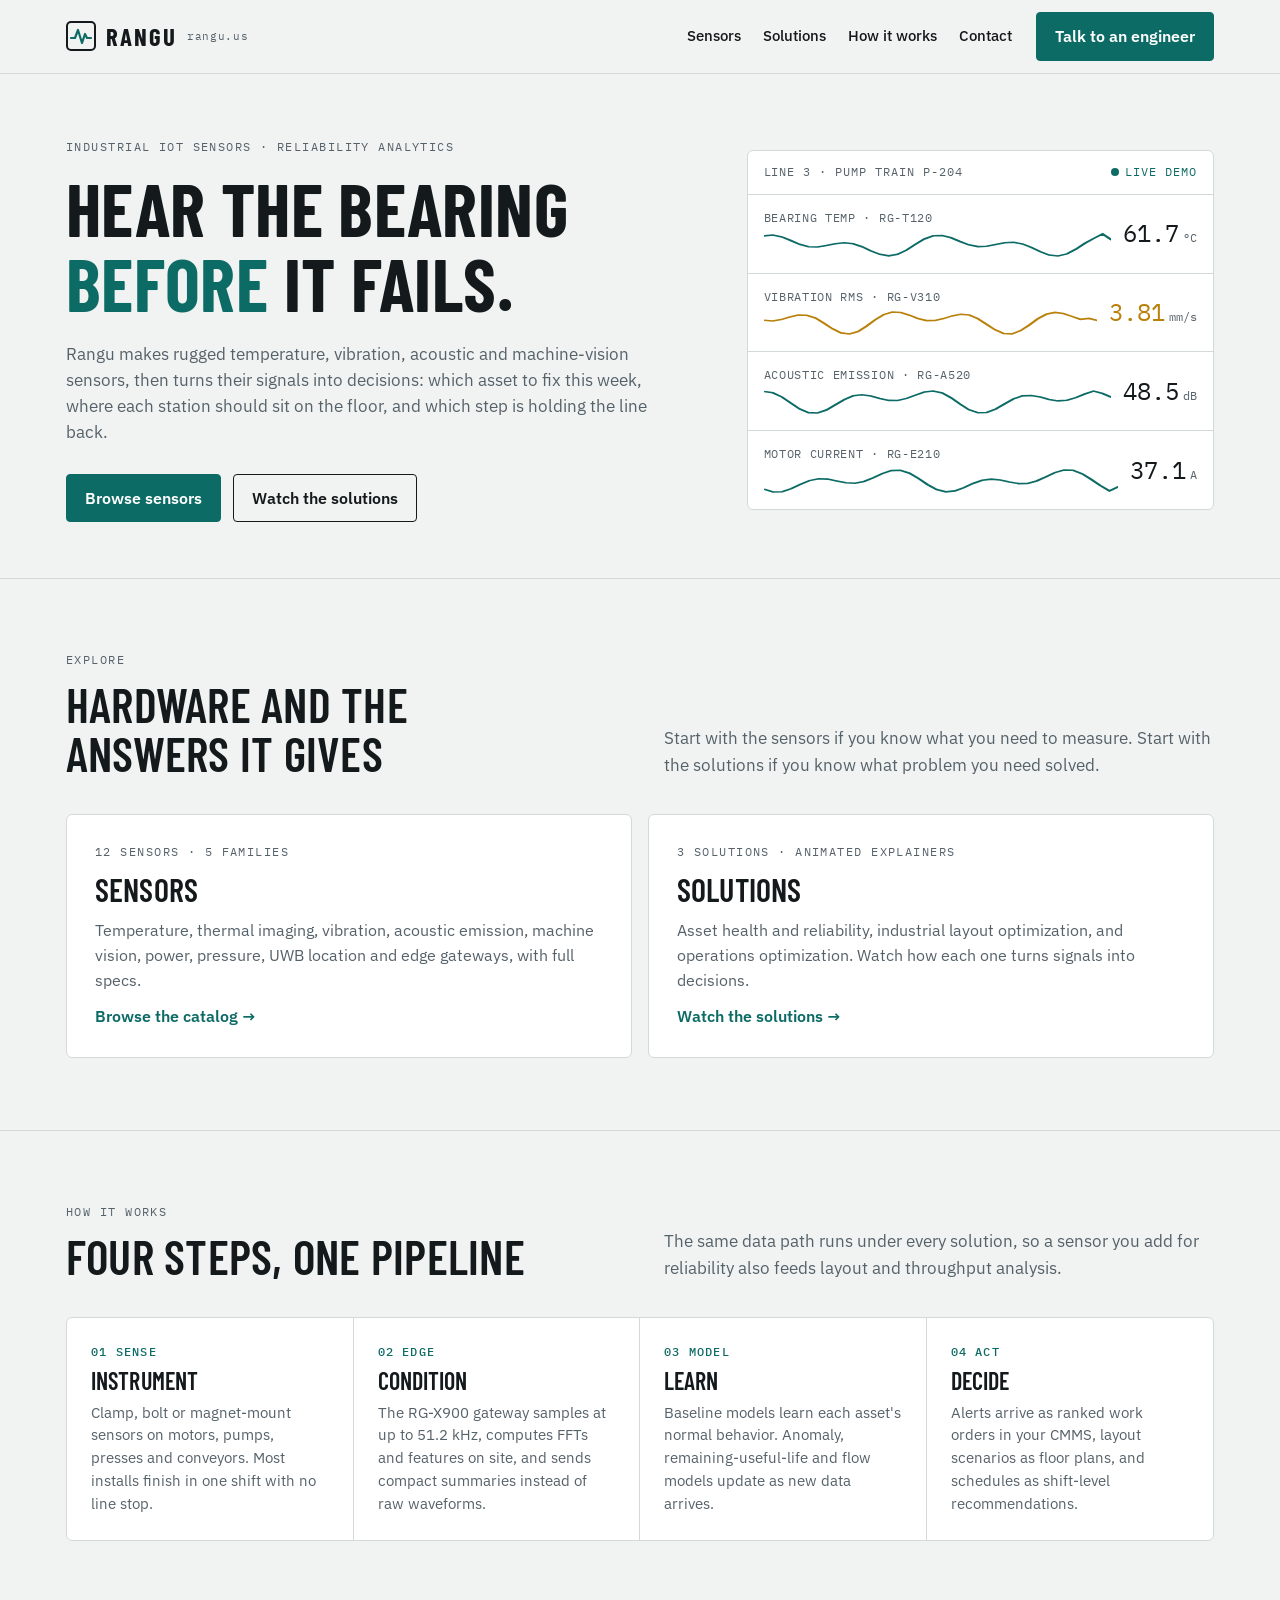
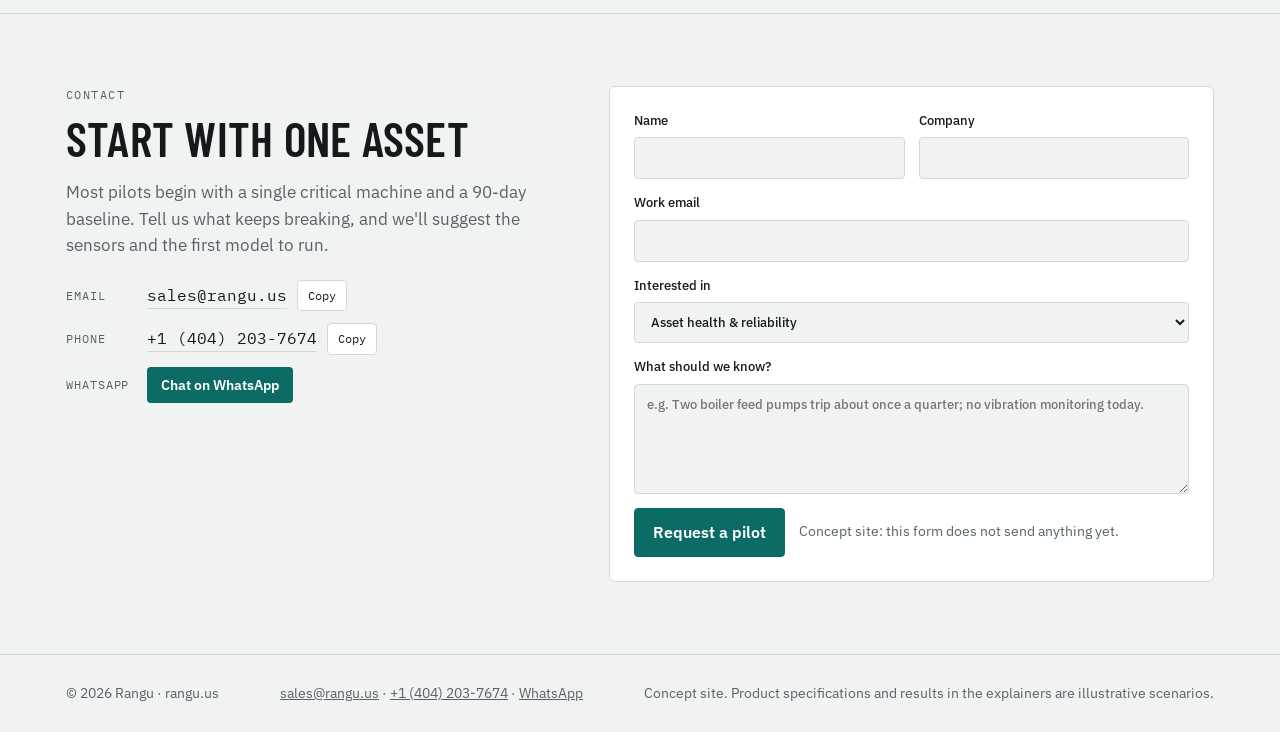
==== index.html @ d537a381 "Add files via upload" ====
<!doctype html>
<html lang="en">
<head>
<meta charset="utf-8">
<meta name="viewport" content="width=device-width, initial-scale=1, viewport-fit=cover">
<title>Rangu Industrial Sensing</title>
<meta name="description" content="Rangu makes industrial IoT sensors and turns their data into asset health, layout and operations decisions.">
<link rel="icon" href="data:image/svg+xml,%3Csvg xmlns=%27http://www.w3.org/2000/svg%27 viewBox=%270 0 30 30%27%3E%3Crect x=%271%27 y=%271%27 width=%2728%27 height=%2728%27 rx=%274%27 fill=%27%23F1F3F2%27 stroke=%27%2314191C%27 stroke-width=%272%27/%3E%3Cpath d=%27M5 17h4l3-8 4 13 3-9 2 4h4%27 fill=%27none%27 stroke=%27%230D6B66%27 stroke-width=%272.4%27 stroke-linejoin=%27round%27 stroke-linecap=%27round%27/%3E%3C/svg%3E">
<link rel="preconnect" href="https://fonts.googleapis.com">
<link rel="stylesheet" href="https://fonts.googleapis.com/css2?family=Barlow+Condensed:wght@500;600;700&family=IBM+Plex+Mono:wght@400;500&family=IBM+Plex+Sans:wght@400;500;600&display=swap">
<link rel="stylesheet" href="style.css">
</head>
<body>
<header class="bar">
  <div class="wrap">
    <a class="logo" href="index.html" aria-label="Rangu home">
      <svg width="30" height="30" viewBox="0 0 30 30" aria-hidden="true"><rect x="1" y="1" width="28" height="28" rx="4" fill="none" stroke="var(--ink)" stroke-width="2"/><path d="M5 17h4l3-8 4 13 3-9 2 4h4" fill="none" stroke="var(--accent)" stroke-width="2.2" stroke-linejoin="round" stroke-linecap="round"/></svg>
      RANGU <small>rangu.us</small>
    </a>
    <nav class="links" aria-label="Main"><a href="sensors.html">Sensors</a><a href="solutions.html">Solutions</a><a href="index.html#how">How it works</a><a href="index.html#contact">Contact</a></nav>
    <a class="btn primary cta" href="index.html#contact">Talk to an engineer</a>
  </div>
</header>
<main id="top">
<section class="hero">
  <div class="wrap">
    <div>
      <p class="eyebrow">Industrial IoT sensors &middot; reliability analytics</p>
      <h1 style="margin-top:14px">Hear the bearing <span>before</span> it fails.</h1>
      <p class="lede">Rangu makes rugged temperature, vibration, acoustic and machine-vision sensors, then turns their signals into decisions: which asset to fix this week, where each station should sit on the floor, and which step is holding the line back.</p>
      <div class="ctas">
        <a class="btn primary" href="sensors.html">Browse sensors</a>
        <a class="btn" href="solutions.html">Watch the solutions</a>
      </div>
    </div>
    <div class="readout" aria-label="Example live readout from a pump train">
      <header><span>Line 3 &middot; Pump train P-204</span><span class="live"><i></i>Live demo</span></header>
      <div class="ch" data-ch="0"><span class="k">Bearing temp &middot; RG-T120</span><span class="v">61.4<small>&deg;C</small></span><svg viewBox="0 0 200 28" preserveAspectRatio="none"><polyline fill="none" stroke="var(--accent)" stroke-width="1.6"/></svg></div>
      <div class="ch warn" data-ch="1"><span class="k">Vibration RMS &middot; RG-V310</span><span class="v">3.82<small>mm/s</small></span><svg viewBox="0 0 200 28" preserveAspectRatio="none"><polyline fill="none" stroke="var(--warn)" stroke-width="1.6"/></svg></div>
      <div class="ch" data-ch="2"><span class="k">Acoustic emission &middot; RG-A520</span><span class="v">48.2<small>dB</small></span><svg viewBox="0 0 200 28" preserveAspectRatio="none"><polyline fill="none" stroke="var(--accent)" stroke-width="1.6"/></svg></div>
      <div class="ch" data-ch="3"><span class="k">Motor current &middot; RG-E210</span><span class="v">37.6<small>A</small></span><svg viewBox="0 0 200 28" preserveAspectRatio="none"><polyline fill="none" stroke="var(--accent)" stroke-width="1.6"/></svg></div>
    </div>
  </div>
</section>
<section class="band" id="explore">
  <div class="wrap">
    <div class="sec-head"><div><p class="eyebrow">Explore</p><h2 style="margin-top:10px">Hardware and the answers it gives</h2></div>
    <p class="lede">Start with the sensors if you know what you need to measure. Start with the solutions if you know what problem you need solved.</p></div>
    <div class="doors">
      <a class="door" href="sensors.html"><span class="eyebrow">12 sensors &middot; 5 families</span><h3>Sensors</h3><p>Temperature, thermal imaging, vibration, acoustic emission, machine vision, power, pressure, UWB location and edge gateways, with full specs.</p><span class="go">Browse the catalog &rarr;</span></a>
      <a class="door" href="solutions.html"><span class="eyebrow">3 solutions &middot; animated explainers</span><h3>Solutions</h3><p>Asset health and reliability, industrial layout optimization, and operations optimization. Watch how each one turns signals into decisions.</p><span class="go">Watch the solutions &rarr;</span></a>
    </div>
  </div>
</section>
<section class="band" id="how">
  <div class="wrap">
    <div class="sec-head">
      <div><p class="eyebrow">How it works</p><h2 style="margin-top:10px">Four steps, one pipeline</h2></div>
      <p class="lede">The same data path runs under every solution, so a sensor you add for reliability also feeds layout and throughput analysis.</p>
    </div>
    <div class="flow">
      <div><b>01 SENSE</b><h3>Instrument</h3><p>Clamp, bolt or magnet-mount sensors on motors, pumps, presses and conveyors. Most installs finish in one shift with no line stop.</p></div>
      <div><b>02 EDGE</b><h3>Condition</h3><p>The RG-X900 gateway samples at up to 51.2 kHz, computes FFTs and features on site, and sends compact summaries instead of raw waveforms.</p></div>
      <div><b>03 MODEL</b><h3>Learn</h3><p>Baseline models learn each asset's normal behavior. Anomaly, remaining-useful-life and flow models update as new data arrives.</p></div>
      <div><b>04 ACT</b><h3>Decide</h3><p>Alerts arrive as ranked work orders in your CMMS, layout scenarios as floor plans, and schedules as shift-level recommendations.</p></div>
    </div>
  </div>
</section>
<section class="band" id="contact">
  <div class="wrap contact">
    <div>
      <p class="eyebrow">Contact</p>
      <h2 style="margin-top:10px">Start with one asset</h2>
      <p class="lede" style="margin-top:16px">Most pilots begin with a single critical machine and a 90-day baseline. Tell us what keeps breaking, and we'll suggest the sensors and the first model to run.</p>
      <dl class="reach">
        <dt>Email</dt><dd><a class="val" href="mailto:sales@rangu.us">sales@rangu.us</a><button type="button" class="copy" data-copy="sales@rangu.us">Copy</button></dd>
        <dt>Phone</dt><dd><a class="val" href="tel:+14042037674">+1 (404) 203-7674</a><button type="button" class="copy" data-copy="+1 404 203 7674">Copy</button></dd>
        <dt>WhatsApp</dt><dd><a class="wa" href="https://wa.me/14042037674" target="_blank" rel="noopener">Chat on WhatsApp</a></dd>
      </dl>
    </div>
    <form id="f" novalidate>
      <label>Name<input id="f-name" required autocomplete="name"></label>
      <label>Company<input id="f-co" autocomplete="organization"></label>
      <label class="full">Work email<input id="f-mail" type="email" required autocomplete="email"></label>
      <label class="full">Interested in
        <select id="f-int">
          <option>Asset health &amp; reliability</option>
          <option>Layout optimization</option>
          <option>Operations optimization</option>
          <option>Sensors only</option>
        </select>
      </label>
      <label class="full">What should we know?<textarea id="f-msg" placeholder="e.g. Two boiler feed pumps trip about once a quarter; no vibration monitoring today."></textarea></label>
      <div class="full" style="display:flex;align-items:center;gap:14px;flex-wrap:wrap"><button class="btn primary" type="submit">Request a pilot</button><span class="note">Concept site: this form does not send anything yet.</span></div>
      <div class="ok" id="f-ok" hidden></div>
    </form>
  </div>
</section>
</main>
<footer>
  <div class="wrap">
    <span>&copy; 2026 Rangu &middot; rangu.us</span>
    <span class="foot-reach"><a href="mailto:sales@rangu.us">sales@rangu.us</a> &middot; <a href="tel:+14042037674">+1 (404) 203-7674</a> &middot; <a href="https://wa.me/14042037674" target="_blank" rel="noopener">WhatsApp</a></span>
    <span>Concept site. Product specifications and results in the explainers are illustrative scenarios.</span>
  </div>
</footer>
<script src="app.js"></script>
</body>
</html>
---- style.css ----
/* base reset for standalone pages */
:root{padding-top:env(safe-area-inset-top,0px);padding-bottom:env(safe-area-inset-bottom,0px)}
body{margin:0}img{max-width:100%}[hidden]{display:none!important}
.doors{display:grid;grid-template-columns:repeat(2,minmax(0,1fr));gap:16px}
.door{display:flex;flex-direction:column;gap:12px;padding:28px;background:var(--surface);border:1px solid var(--line);border-radius:6px;text-decoration:none;color:var(--ink);min-width:0}
.door:hover{border-color:var(--accent)}
.door h3{font-size:2rem;text-transform:uppercase}
.door p{color:var(--muted)}
.door .go{margin-top:auto;font-weight:600;color:var(--accent)}
nav.links a[aria-current="page"]{border-color:var(--accent);color:var(--accent)}
.pagehead{padding-block:56px 8px}
@media (max-width:700px){.doors{grid-template-columns:minmax(0,1fr)}}

/* Layout: instrument-panel catalog — a sticky signal bar, datasheet cards, and full-width "test bench" bands holding each explainer */
:root{
  --bg:#F1F3F2; --surface:#FFFFFF; --canvas:#F8FAF9; --ink:#14191C; --muted:#56626A; --line:#D3D9DA; --grid:#E4E8E8;
  --accent:#0D6B66; --accent-soft:#DCEFEC; --accent-ink:#FFFFFF; --warn:#B9810A; --alarm:#BE3D27;
  --f-display:'Barlow Condensed','Arial Narrow',Arial,sans-serif;
  --f-body:'IBM Plex Sans',system-ui,-apple-system,'Segoe UI',sans-serif;
  --f-mono:'IBM Plex Mono',ui-monospace,'SFMono-Regular',Menlo,monospace;
}
@media (prefers-color-scheme:dark){:root:not([data-theme="light"]){
  --bg:#0E1315; --surface:#162024; --canvas:#111A1D; --ink:#E5EAEA; --muted:#93A1A7; --line:#2A373C; --grid:#1C272B;
  --accent:#43B9AF; --accent-soft:#163533; --accent-ink:#06120F; --warn:#E2AC3A; --alarm:#E86A52; color-scheme:dark}}
:root[data-theme="dark"]{
  --bg:#0E1315; --surface:#162024; --canvas:#111A1D; --ink:#E5EAEA; --muted:#93A1A7; --line:#2A373C; --grid:#1C272B;
  --accent:#43B9AF; --accent-soft:#163533; --accent-ink:#06120F; --warn:#E2AC3A; --alarm:#E86A52; color-scheme:dark}

*{box-sizing:border-box}
html{scroll-behavior:smooth;scroll-padding-top:72px}
@media (prefers-reduced-motion:reduce){html{scroll-behavior:auto}}
body{background:var(--bg);color:var(--ink);font-family:var(--f-body);font-size:16px;line-height:1.55}
.wrap{max-width:1180px;margin:0 auto;padding-left:max(16px,env(safe-area-inset-left,0px));padding-right:max(16px,env(safe-area-inset-right,0px))}
h1,h2,h3{font-family:var(--f-display);font-weight:600;line-height:1.02;letter-spacing:.005em;text-wrap:balance;margin:0}
h1{font-size:clamp(2.6rem,6vw,4.6rem);font-weight:700;text-transform:uppercase}
h2{font-size:clamp(2rem,4vw,3rem);text-transform:uppercase}
h3{font-size:1.6rem}
p{margin:0}
a{color:var(--accent)}
.eyebrow{font-family:var(--f-mono);font-size:.75rem;letter-spacing:.12em;text-transform:uppercase;color:var(--muted)}
.lede{color:var(--muted);max-width:62ch;font-size:1.06rem}
button,input,select,textarea{font:inherit;color:inherit}
:focus-visible{outline:2px solid var(--accent);outline-offset:2px}

/* header */
header.bar{position:sticky;top:env(safe-area-inset-top,0px);z-index:20;background:color-mix(in srgb,var(--bg) 88%,transparent);backdrop-filter:blur(8px);border-bottom:1px solid var(--line)}
.bar .wrap{display:flex;align-items:center;gap:24px;padding-block:12px}
.logo{display:flex;align-items:center;gap:10px;text-decoration:none;color:var(--ink);font-family:var(--f-display);font-weight:700;font-size:1.55rem;letter-spacing:.08em}
.logo svg{flex:none}
.logo small{font-family:var(--f-mono);font-weight:400;font-size:.7rem;letter-spacing:.06em;color:var(--muted)}
nav.links{display:flex;gap:22px;margin-left:auto;overflow-x:auto;scrollbar-width:none;min-width:0}
nav.links a{color:var(--ink);text-decoration:none;font-weight:500;font-size:.95rem;white-space:nowrap;padding-block:4px;border-bottom:2px solid transparent}
nav.links a:hover{border-color:var(--accent)}
.btn{display:inline-flex;align-items:center;gap:8px;padding:11px 18px;border-radius:4px;border:1px solid var(--ink);background:transparent;color:var(--ink);text-decoration:none;font-weight:600;cursor:pointer}
.btn.primary{background:var(--accent);border-color:var(--accent);color:var(--accent-ink)}
.btn:hover{filter:brightness(1.08)}

/* hero */
.hero .wrap{display:grid;grid-template-columns:minmax(0,1.15fr) minmax(0,.85fr);gap:48px;align-items:center;padding-block:64px 56px}
.hero h1 span{color:var(--accent)}
.hero .lede{margin-top:20px}
.hero .ctas{display:flex;flex-wrap:wrap;gap:12px;margin-top:28px}
.readout{background:var(--surface);border:1px solid var(--line);border-radius:6px;font-family:var(--f-mono);min-width:0}
.readout header{display:flex;justify-content:space-between;align-items:center;padding:12px 16px;border-bottom:1px solid var(--line);font-size:.75rem;letter-spacing:.08em;text-transform:uppercase;color:var(--muted)}
.live{display:inline-flex;align-items:center;gap:6px;color:var(--accent)}
.live i{width:8px;height:8px;border-radius:50%;background:var(--accent);animation:blink 1.6s infinite}
@keyframes blink{50%{opacity:.25}}
@media (prefers-reduced-motion:reduce){.live i{animation:none}}
.ch{display:grid;grid-template-columns:minmax(0,1fr) auto;gap:4px 12px;padding:14px 16px;border-bottom:1px solid var(--line)}
.ch:last-child{border-bottom:0}
.ch .k{font-size:.72rem;letter-spacing:.06em;text-transform:uppercase;color:var(--muted)}
.ch .v{font-size:1.5rem;font-variant-numeric:tabular-nums;text-align:right;grid-row:span 2;align-self:center}
.ch .v small{font-size:.75rem;color:var(--muted);margin-left:4px}
.ch svg{width:100%;height:28px;display:block}
.ch.warn .v{color:var(--warn)}

/* sections */
section.band{padding-block:72px;border-top:1px solid var(--line)}
.sec-head{display:grid;grid-template-columns:minmax(0,1fr) minmax(0,1fr);gap:24px 48px;align-items:end;margin-bottom:36px}
.sec-head .lede{justify-self:end}

/* products */
.filters{display:flex;flex-wrap:wrap;gap:8px;margin-bottom:24px}
.chip{border:1px solid var(--line);background:var(--surface);border-radius:999px;padding:7px 14px;font-size:.88rem;cursor:pointer}
.chip[aria-pressed="true"]{background:var(--ink);color:var(--bg);border-color:var(--ink)}
.grid{display:grid;grid-template-columns:repeat(auto-fill,minmax(min(100%,270px),1fr));gap:16px}
.card{background:var(--surface);border:1px solid var(--line);border-radius:6px;padding:20px;display:flex;flex-direction:column;gap:12px;min-width:0}
.card .code{display:flex;justify-content:space-between;font-family:var(--f-mono);font-size:.75rem;color:var(--muted);letter-spacing:.06em}
.card .code b{color:var(--accent);font-weight:500}
.card h3{font-size:1.45rem}
.card p{color:var(--muted);font-size:.93rem}
.spec{display:grid;grid-template-columns:auto minmax(0,1fr);gap:6px 14px;margin:4px 0 0;font-size:.85rem;border-top:1px dashed var(--line);padding-top:12px}
.spec dt{font-family:var(--f-mono);font-size:.72rem;letter-spacing:.05em;text-transform:uppercase;color:var(--muted);padding-top:2px}
.spec dd{margin:0;font-variant-numeric:tabular-nums}
.tags{display:flex;flex-wrap:wrap;gap:6px;margin-top:auto;padding-top:6px}
.tags span{font-family:var(--f-mono);font-size:.7rem;padding:3px 8px;border-radius:3px;background:var(--accent-soft);color:var(--ink)}

/* solutions */
.solution{display:grid;grid-template-columns:minmax(0,.8fr) minmax(0,1.2fr);gap:40px;align-items:start;padding-block:48px;border-top:1px dashed var(--line)}
.solution:first-of-type{border-top:0;padding-top:8px}
.solution .num{font-family:var(--f-mono);color:var(--accent);font-size:.8rem;letter-spacing:.1em}
.solution h3{font-size:2.1rem;text-transform:uppercase;margin-top:6px}
.solution .copy{display:flex;flex-direction:column;gap:16px;min-width:0}
.solution .copy p{color:var(--muted)}
.kv{display:grid;grid-template-columns:auto minmax(0,1fr);gap:8px 14px;font-size:.92rem}
.kv dt{font-family:var(--f-mono);font-size:.72rem;text-transform:uppercase;letter-spacing:.06em;color:var(--muted);padding-top:3px}
.kv dd{margin:0}
.kv code{font-family:var(--f-mono);font-size:.82rem;color:var(--accent)}
.player{background:var(--surface);border:1px solid var(--line);border-radius:6px;overflow:hidden;min-width:0}
.player canvas{display:block;width:100%;aspect-ratio:16/9;max-width:100%;background:var(--canvas)}
.controls{display:flex;align-items:center;gap:12px;padding:10px 14px;border-top:1px solid var(--line)}
.controls button.pp{width:36px;height:36px;border-radius:50%;border:0;background:var(--accent);color:var(--accent-ink);display:grid;place-items:center;cursor:pointer;flex:none}
.controls input[type=range]{flex:1;min-width:0;accent-color:var(--accent)}
.controls .time{font-family:var(--f-mono);font-size:.75rem;color:var(--muted);font-variant-numeric:tabular-nums;flex:none}
.chapters{display:grid;grid-template-columns:repeat(4,minmax(0,1fr));border-top:1px solid var(--line)}
.chapters button{border:0;border-right:1px solid var(--line);background:transparent;padding:10px 12px;text-align:left;cursor:pointer;font-size:.82rem;color:var(--muted);min-width:0}
.chapters button:last-child{border-right:0}
.chapters button b{display:block;font-family:var(--f-mono);font-weight:500;font-size:.68rem;letter-spacing:.08em}
.chapters button[aria-current="true"]{color:var(--ink);background:var(--accent-soft)}
.caption{padding:14px 16px;border-top:1px solid var(--line);font-size:.93rem;min-height:4.4em}

/* how it works */
.flow{display:grid;grid-template-columns:repeat(4,minmax(0,1fr));gap:0;border:1px solid var(--line);border-radius:6px;background:var(--surface)}
.flow > div{padding:24px;border-right:1px solid var(--line);display:flex;flex-direction:column;gap:8px;min-width:0}
.flow > div:last-child{border-right:0}
.flow b{font-family:var(--f-mono);font-weight:500;color:var(--accent);font-size:.78rem;letter-spacing:.1em}
.flow h3{font-size:1.5rem;text-transform:uppercase}
.flow p{color:var(--muted);font-size:.92rem}

/* contact */
.contact{display:grid;grid-template-columns:minmax(0,.9fr) minmax(0,1.1fr);gap:48px}
form{display:grid;grid-template-columns:1fr 1fr;gap:14px;background:var(--surface);border:1px solid var(--line);border-radius:6px;padding:24px}
form .full{grid-column:1/-1}
label{display:flex;flex-direction:column;gap:6px;font-size:.82rem;font-weight:500}
input,select,textarea{border:1px solid var(--line);border-radius:4px;padding:10px 12px;background:var(--bg);min-width:0}
textarea{min-height:110px;resize:vertical}
.note{font-size:.88rem;color:var(--muted)}
.ok{grid-column:1/-1;padding:12px 14px;border-radius:4px;background:var(--accent-soft);font-size:.92rem}

.reach{display:grid;grid-template-columns:auto minmax(0,1fr);gap:12px 18px;margin:22px 0 0;align-items:center}
.reach dt{font-family:var(--f-mono);font-size:.72rem;letter-spacing:.08em;text-transform:uppercase;color:var(--muted)}
.reach dd{margin:0;display:flex;flex-wrap:wrap;align-items:center;gap:10px;font-family:var(--f-mono);font-size:1rem;min-width:0}
.reach .val{overflow-wrap:anywhere;color:var(--ink);text-decoration:none;border-bottom:1px solid var(--line)}
.reach .val:hover{border-color:var(--accent);color:var(--accent)}
.reach .copy{border:1px solid var(--line);background:var(--surface);border-radius:4px;padding:5px 10px;font-size:.78rem;cursor:pointer}
.reach .wa{display:inline-flex;align-items:center;padding:7px 14px;border-radius:4px;background:var(--accent);color:var(--accent-ink);text-decoration:none;font-family:var(--f-body);font-weight:600;font-size:.9rem}
.foot-reach a{color:inherit}
.mail{display:flex;align-items:center;gap:10px;margin-top:18px;font-family:var(--f-mono)}
.mail span{user-select:all}
.mail button{border:1px solid var(--line);background:var(--surface);border-radius:4px;padding:5px 10px;font-size:.78rem;cursor:pointer}

footer{border-top:1px solid var(--line);padding-block:28px;color:var(--muted);font-size:.85rem}
footer .wrap{display:flex;flex-wrap:wrap;gap:12px 32px;justify-content:space-between}

@media (max-width:900px){
  .hero .wrap,.solution,.contact,.sec-head{grid-template-columns:minmax(0,1fr)}
  .sec-head .lede{justify-self:start}
  .flow{grid-template-columns:repeat(2,minmax(0,1fr))}
  .flow > div:nth-child(2){border-right:0}
  .flow > div:nth-child(-n+2){border-bottom:1px solid var(--line)}
}
@media (max-width:560px){
  nav.links{gap:14px}
  .bar .cta{display:none}
  .flow{grid-template-columns:minmax(0,1fr)}
  .flow > div{border-right:0;border-bottom:1px solid var(--line)}
  .flow > div:last-child{border-bottom:0}
  form{grid-template-columns:minmax(0,1fr)}
  .chapters{grid-template-columns:repeat(2,minmax(0,1fr))}
  .chapters button:nth-child(2){border-right:0}
  .chapters button:nth-child(-n+2){border-bottom:1px solid var(--line)}
  .logo small{display:none}
}
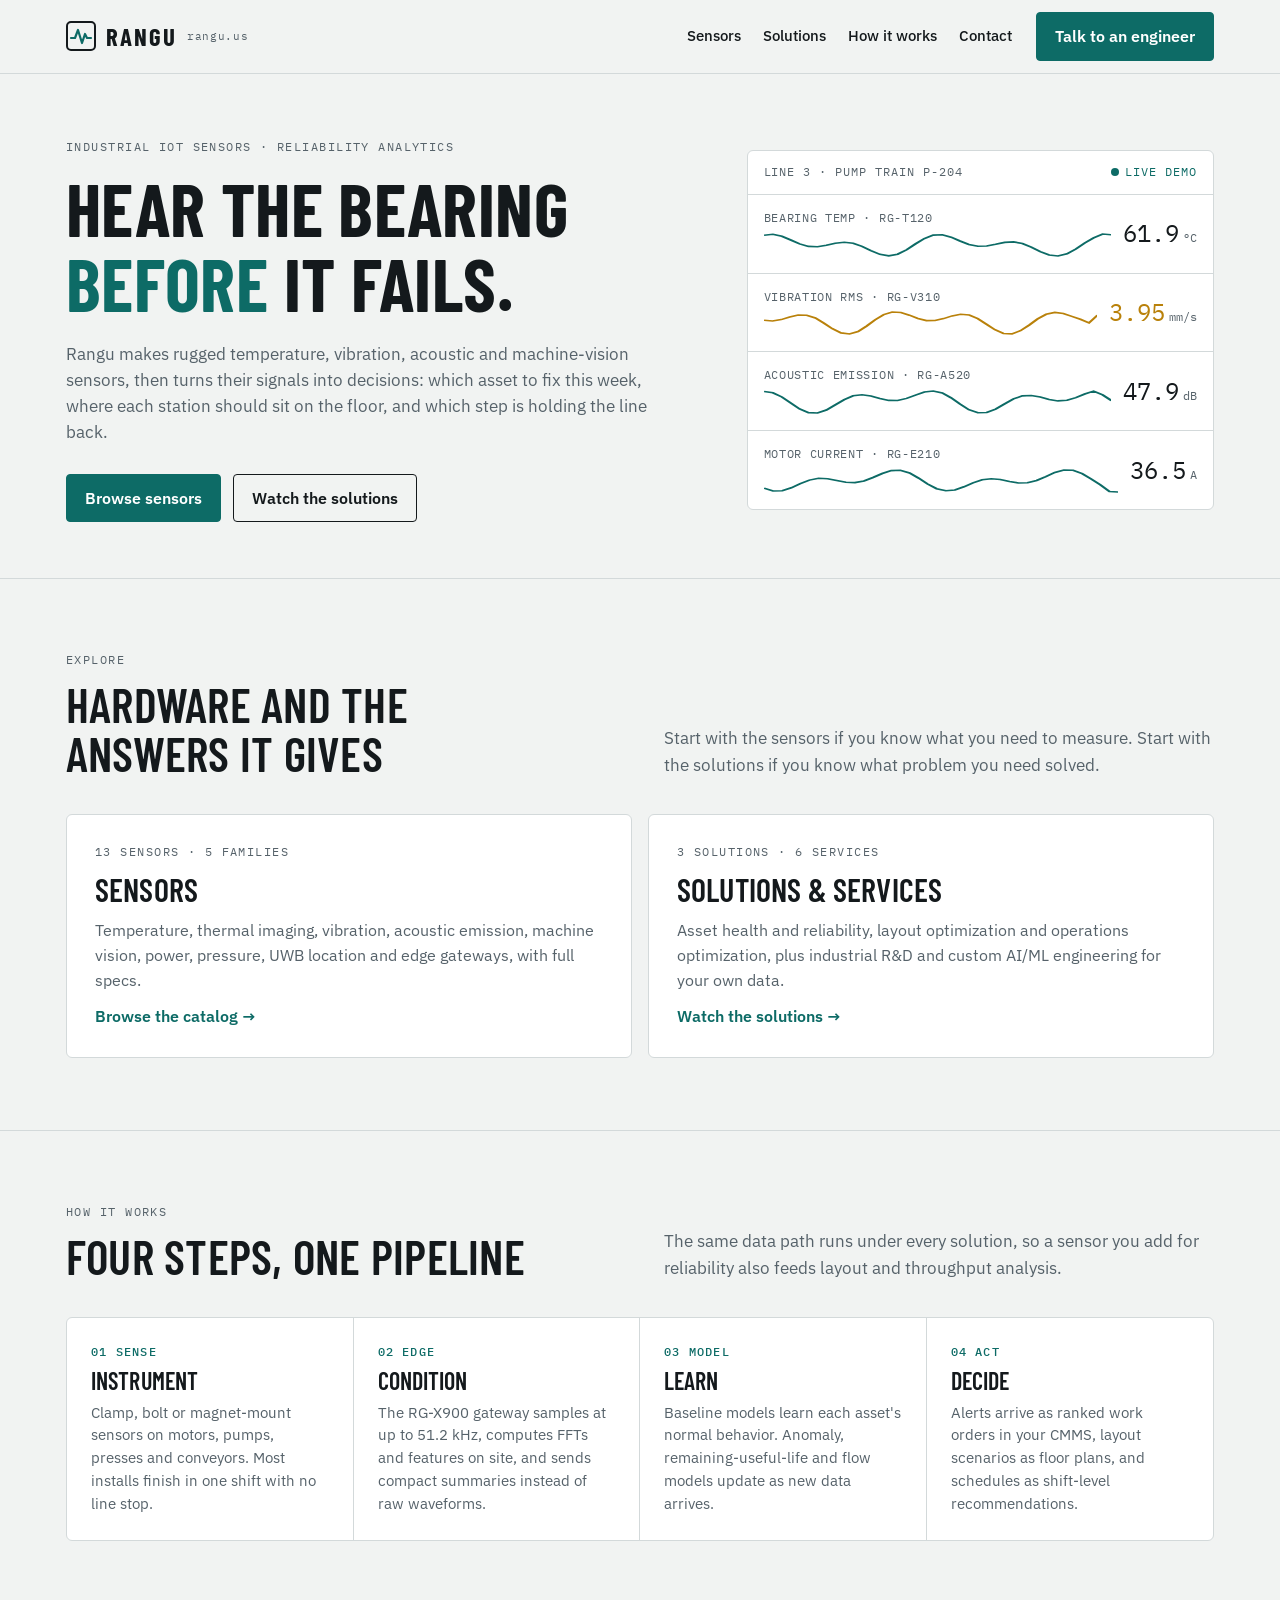
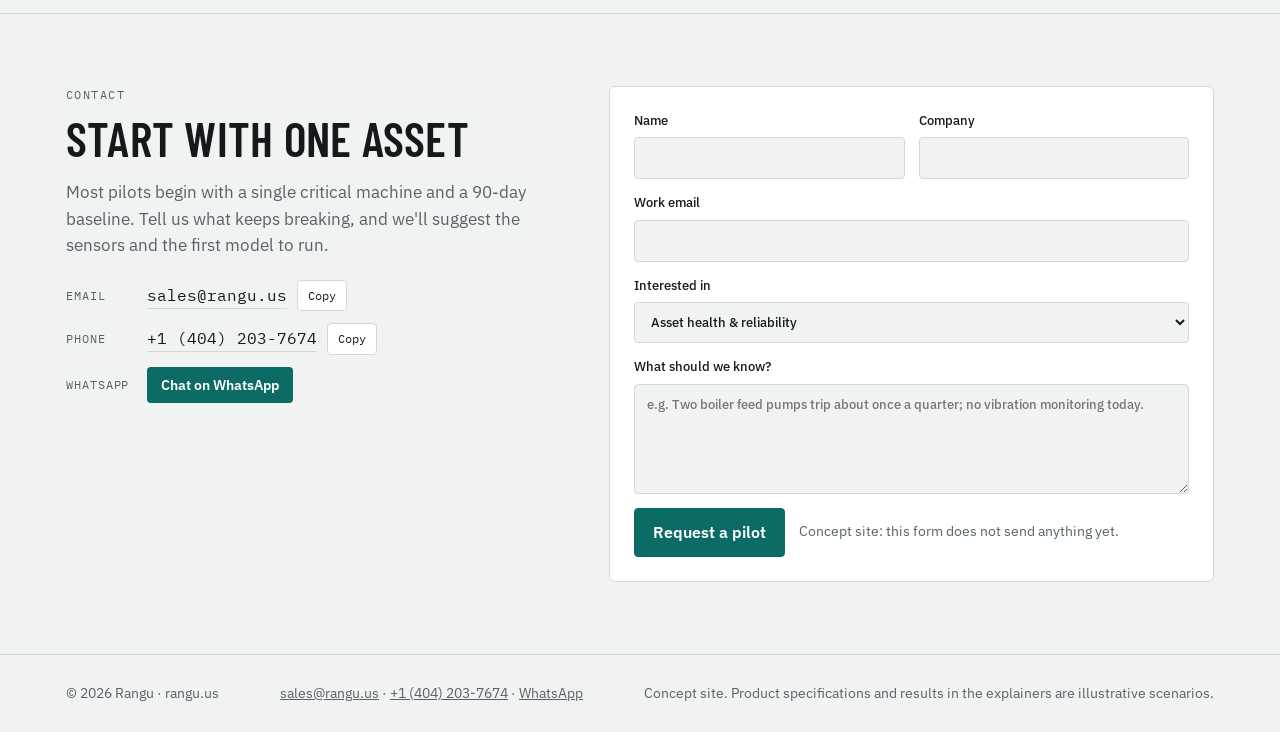
==== commit bb387265: "Add files via upload" ====
--- a/index.html
+++ b/index.html
@@ -47,8 +47,8 @@
     <div class="sec-head"><div><p class="eyebrow">Explore</p><h2 style="margin-top:10px">Hardware and the answers it gives</h2></div>
     <p class="lede">Start with the sensors if you know what you need to measure. Start with the solutions if you know what problem you need solved.</p></div>
     <div class="doors">
-      <a class="door" href="sensors.html"><span class="eyebrow">12 sensors &middot; 5 families</span><h3>Sensors</h3><p>Temperature, thermal imaging, vibration, acoustic emission, machine vision, power, pressure, UWB location and edge gateways, with full specs.</p><span class="go">Browse the catalog &rarr;</span></a>
-      <a class="door" href="solutions.html"><span class="eyebrow">3 solutions &middot; animated explainers</span><h3>Solutions</h3><p>Asset health and reliability, industrial layout optimization, and operations optimization. Watch how each one turns signals into decisions.</p><span class="go">Watch the solutions &rarr;</span></a>
+      <a class="door" href="sensors.html"><span class="eyebrow">13 sensors &middot; 5 families</span><h3>Sensors</h3><p>Temperature, thermal imaging, vibration, acoustic emission, machine vision, power, pressure, UWB location and edge gateways, with full specs.</p><span class="go">Browse the catalog &rarr;</span></a>
+      <a class="door" href="solutions.html"><span class="eyebrow">3 solutions &middot; 6 services</span><h3>Solutions &amp; services</h3><p>Asset health and reliability, layout optimization and operations optimization, plus industrial R&amp;D and custom AI/ML engineering for your own data.</p><span class="go">Watch the solutions &rarr;</span></a>
     </div>
   </div>
 </section>
@@ -87,6 +87,7 @@
           <option>Asset health &amp; reliability</option>
           <option>Layout optimization</option>
           <option>Operations optimization</option>
+          <option>Industrial R&amp;D or AI/ML services</option>
           <option>Sensors only</option>
         </select>
       </label>
--- a/style.css
+++ b/style.css
@@ -119,6 +119,15 @@
 .chapters button[aria-current="true"]{color:var(--ink);background:var(--accent-soft)}
 .caption{padding:14px 16px;border-top:1px solid var(--line);font-size:.93rem;min-height:4.4em}
 
+/* services */
+.services{display:grid;grid-template-columns:repeat(3,minmax(0,1fr));gap:16px}
+.svc{background:var(--surface);border:1px solid var(--line);border-radius:6px;padding:22px;display:flex;flex-direction:column;gap:12px;min-width:0}
+.svc h3{font-size:1.5rem;text-transform:uppercase}
+.svc p{color:var(--muted);font-size:.93rem}
+.svc .spec{margin-top:auto}
+.svc-cta{display:flex;flex-wrap:wrap;align-items:center;justify-content:space-between;gap:16px;margin-top:24px;padding:20px 22px;border:1px dashed var(--line);border-radius:6px}
+@media (max-width:900px){.services{grid-template-columns:repeat(2,minmax(0,1fr))}}
+@media (max-width:560px){.services{grid-template-columns:minmax(0,1fr)}}
 /* how it works */
 .flow{display:grid;grid-template-columns:repeat(4,minmax(0,1fr));gap:0;border:1px solid var(--line);border-radius:6px;background:var(--surface)}
 .flow > div{padding:24px;border-right:1px solid var(--line);display:flex;flex-direction:column;gap:8px;min-width:0}
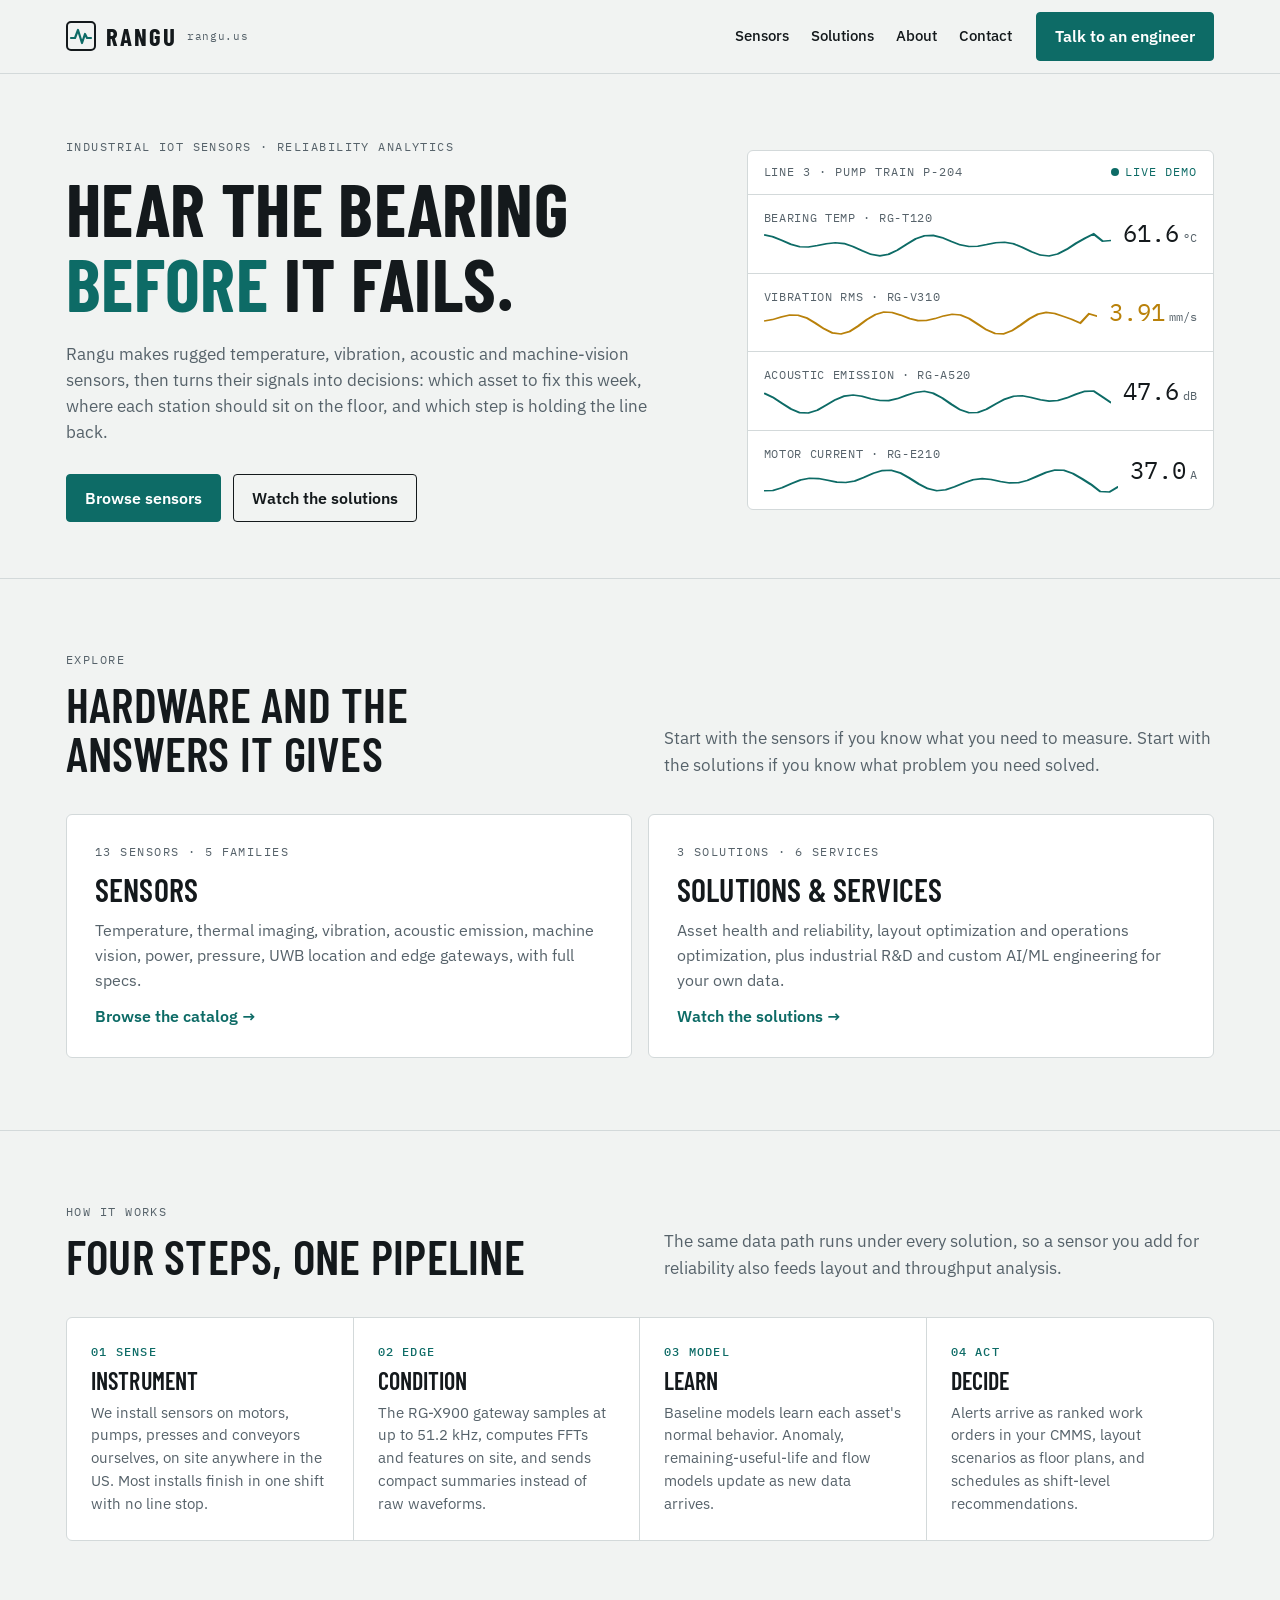
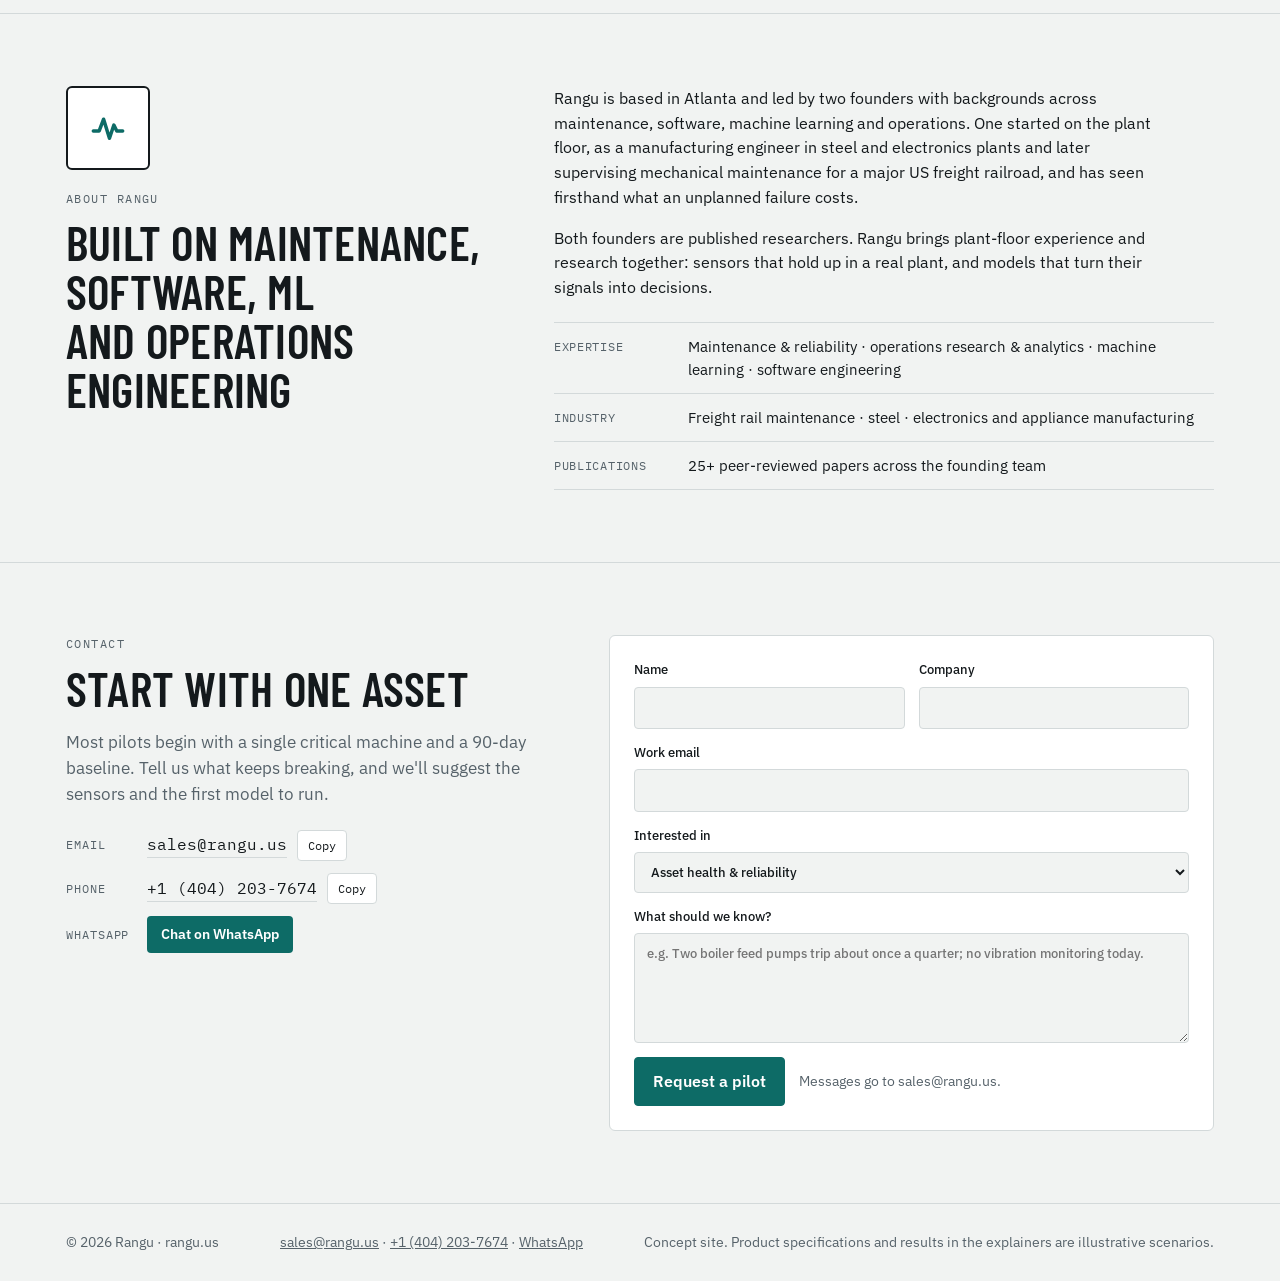
==== commit 1a835e6c: "Add files via upload" ====
--- a/index.html
+++ b/index.html
@@ -17,7 +17,7 @@
       <svg width="30" height="30" viewBox="0 0 30 30" aria-hidden="true"><rect x="1" y="1" width="28" height="28" rx="4" fill="none" stroke="var(--ink)" stroke-width="2"/><path d="M5 17h4l3-8 4 13 3-9 2 4h4" fill="none" stroke="var(--accent)" stroke-width="2.2" stroke-linejoin="round" stroke-linecap="round"/></svg>
       RANGU <small>rangu.us</small>
     </a>
-    <nav class="links" aria-label="Main"><a href="sensors.html">Sensors</a><a href="solutions.html">Solutions</a><a href="index.html#how">How it works</a><a href="index.html#contact">Contact</a></nav>
+    <nav class="links" aria-label="Main"><a href="sensors.html">Sensors</a><a href="solutions.html">Solutions</a><a href="index.html#about">About</a><a href="index.html#contact">Contact</a></nav>
     <a class="btn primary cta" href="index.html#contact">Talk to an engineer</a>
   </div>
 </header>
@@ -59,13 +59,31 @@
       <p class="lede">The same data path runs under every solution, so a sensor you add for reliability also feeds layout and throughput analysis.</p>
     </div>
     <div class="flow">
-      <div><b>01 SENSE</b><h3>Instrument</h3><p>Clamp, bolt or magnet-mount sensors on motors, pumps, presses and conveyors. Most installs finish in one shift with no line stop.</p></div>
+      <div><b>01 SENSE</b><h3>Instrument</h3><p>We install sensors on motors, pumps, presses and conveyors ourselves, on site anywhere in the US. Most installs finish in one shift with no line stop.</p></div>
       <div><b>02 EDGE</b><h3>Condition</h3><p>The RG-X900 gateway samples at up to 51.2 kHz, computes FFTs and features on site, and sends compact summaries instead of raw waveforms.</p></div>
       <div><b>03 MODEL</b><h3>Learn</h3><p>Baseline models learn each asset's normal behavior. Anomaly, remaining-useful-life and flow models update as new data arrives.</p></div>
       <div><b>04 ACT</b><h3>Decide</h3><p>Alerts arrive as ranked work orders in your CMMS, layout scenarios as floor plans, and schedules as shift-level recommendations.</p></div>
     </div>
   </div>
 </section>
+<section class="band" id="about">
+  <div class="wrap about">
+    <div class="who">
+      <div class="mono" aria-hidden="true"><svg width="44" height="44" viewBox="0 0 30 30"><path d="M5 17h4l3-8 4 13 3-9 2 4h4" fill="none" stroke="var(--accent)" stroke-width="2.4" stroke-linejoin="round" stroke-linecap="round"/></svg></div>
+      <div><p class="eyebrow">About Rangu</p><h2 style="margin-top:10px">Built on maintenance, software, ML and operations engineering</h2></div>
+    </div>
+    <div class="about-body">
+      <p>Rangu is based in Atlanta and led by two founders with backgrounds across maintenance, software, machine learning and operations. One started on the plant floor, as a manufacturing engineer in steel and electronics plants and later supervising mechanical maintenance for a major US freight railroad, and has seen firsthand what an unplanned failure costs.</p>
+      <p>Both founders are published researchers. Rangu brings plant-floor experience and research together: sensors that hold up in a real plant, and models that turn their signals into decisions.</p>
+      <dl class="creds">
+        <div><dt>Expertise</dt><dd>Maintenance &amp; reliability &middot; operations research &amp; analytics &middot; machine learning &middot; software engineering</dd></div>
+        <div><dt>Industry</dt><dd>Freight rail maintenance &middot; steel &middot; electronics and appliance manufacturing</dd></div>
+        <div><dt>Publications</dt><dd>25+ peer-reviewed papers across the founding team</dd></div>
+      </dl>
+    </div>
+  </div>
+</section>
+
 <section class="band" id="contact">
   <div class="wrap contact">
     <div>
@@ -78,7 +96,7 @@
         <dt>WhatsApp</dt><dd><a class="wa" href="https://wa.me/14042037674" target="_blank" rel="noopener">Chat on WhatsApp</a></dd>
       </dl>
     </div>
-    <form id="f" novalidate>
+    <form id="f" novalidate data-formspree="">
       <label>Name<input id="f-name" required autocomplete="name"></label>
       <label>Company<input id="f-co" autocomplete="organization"></label>
       <label class="full">Work email<input id="f-mail" type="email" required autocomplete="email"></label>
@@ -88,11 +106,12 @@
           <option>Layout optimization</option>
           <option>Operations optimization</option>
           <option>Industrial R&amp;D or AI/ML services</option>
+          <option>On-site installation &amp; commissioning</option>
           <option>Sensors only</option>
         </select>
       </label>
       <label class="full">What should we know?<textarea id="f-msg" placeholder="e.g. Two boiler feed pumps trip about once a quarter; no vibration monitoring today."></textarea></label>
-      <div class="full" style="display:flex;align-items:center;gap:14px;flex-wrap:wrap"><button class="btn primary" type="submit">Request a pilot</button><span class="note">Concept site: this form does not send anything yet.</span></div>
+      <div class="full" style="display:flex;align-items:center;gap:14px;flex-wrap:wrap"><button class="btn primary" type="submit">Request a pilot</button><span class="note">Messages go to sales@rangu.us.</span></div>
       <div class="ok" id="f-ok" hidden></div>
     </form>
   </div>
--- a/style.css
+++ b/style.css
@@ -96,11 +96,13 @@
 .tags span{font-family:var(--f-mono);font-size:.7rem;padding:3px 8px;border-radius:3px;background:var(--accent-soft);color:var(--ink)}
 
 /* solutions */
-.solution{display:grid;grid-template-columns:minmax(0,.8fr) minmax(0,1.2fr);gap:40px;align-items:start;padding-block:48px;border-top:1px dashed var(--line)}
+.solution{display:grid;grid-template-columns:minmax(0,1fr);gap:28px;align-items:start;padding-block:48px;border-top:1px dashed var(--line)}
 .solution:first-of-type{border-top:0;padding-top:8px}
 .solution .num{font-family:var(--f-mono);color:var(--accent);font-size:.8rem;letter-spacing:.1em}
 .solution h3{font-size:2.1rem;text-transform:uppercase;margin-top:6px}
-.solution .copy{display:flex;flex-direction:column;gap:16px;min-width:0}
+.solution .copy{display:grid;grid-template-columns:minmax(0,1.1fr) minmax(0,.9fr);grid-template-areas:"num kv" "h kv" "p kv";gap:12px 48px;align-items:start;min-width:0}
+.solution .copy .num{grid-area:num}.solution .copy h3{grid-area:h}.solution .copy > p{grid-area:p}.solution .copy .kv{grid-area:kv;align-self:end}
+@media (max-width:900px){.solution .copy{grid-template-columns:minmax(0,1fr);grid-template-areas:"num" "h" "p" "kv"}}
 .solution .copy p{color:var(--muted)}
 .kv{display:grid;grid-template-columns:auto minmax(0,1fr);gap:8px 14px;font-size:.92rem}
 .kv dt{font-family:var(--f-mono);font-size:.72rem;text-transform:uppercase;letter-spacing:.06em;color:var(--muted);padding-top:3px}
@@ -112,6 +114,9 @@
 .controls button.pp{width:36px;height:36px;border-radius:50%;border:0;background:var(--accent);color:var(--accent-ink);display:grid;place-items:center;cursor:pointer;flex:none}
 .controls input[type=range]{flex:1;min-width:0;accent-color:var(--accent)}
 .controls .time{font-family:var(--f-mono);font-size:.75rem;color:var(--muted);font-variant-numeric:tabular-nums;flex:none}
+.controls .fs{width:34px;height:34px;border:1px solid var(--line);border-radius:4px;background:transparent;color:var(--ink);display:grid;place-items:center;cursor:pointer;flex:none}
+.player:fullscreen{display:flex;flex-direction:column;justify-content:center;background:var(--surface);overflow:auto}
+.player:fullscreen canvas{width:min(100%, calc((100vh - 170px) * 16 / 9));margin-inline:auto}
 .chapters{display:grid;grid-template-columns:repeat(4,minmax(0,1fr));border-top:1px solid var(--line)}
 .chapters button{border:0;border-right:1px solid var(--line);background:transparent;padding:10px 12px;text-align:left;cursor:pointer;font-size:.82rem;color:var(--muted);min-width:0}
 .chapters button:last-child{border-right:0}
@@ -128,6 +133,26 @@
 .svc-cta{display:flex;flex-wrap:wrap;align-items:center;justify-content:space-between;gap:16px;margin-top:24px;padding:20px 22px;border:1px dashed var(--line);border-radius:6px}
 @media (max-width:900px){.services{grid-template-columns:repeat(2,minmax(0,1fr))}}
 @media (max-width:560px){.services{grid-template-columns:minmax(0,1fr)}}
+/* about + install */
+.about{display:grid;grid-template-columns:minmax(0,.8fr) minmax(0,1.2fr);gap:48px}
+.who{display:flex;flex-direction:column;gap:20px}
+.mono{width:84px;height:84px;border-radius:6px;border:2px solid var(--ink);display:grid;place-items:center;font-family:var(--f-display);font-weight:700;font-size:2.2rem;color:var(--accent);background:var(--surface)}
+.about-body{display:flex;flex-direction:column;gap:16px;min-width:0}
+.about-body p{max-width:62ch}
+.creds{display:grid;gap:0;margin:6px 0 0;border-top:1px solid var(--line)}
+.creds div{display:grid;grid-template-columns:120px minmax(0,1fr);gap:14px;padding:12px 0;border-bottom:1px solid var(--line)}
+.creds dt{font-family:var(--f-mono);font-size:.72rem;letter-spacing:.06em;text-transform:uppercase;color:var(--muted);padding-top:3px}
+.creds dd{margin:0;font-size:.93rem}
+.links-row a{font-weight:600}
+.install{display:grid;grid-template-columns:minmax(0,1fr) minmax(0,1fr);gap:48px;align-items:start}
+.steps{list-style:none;margin:0;padding:0;counter-reset:s;border:1px solid var(--line);border-radius:6px;background:var(--surface)}
+.steps li{counter-increment:s;display:grid;grid-template-columns:44px minmax(0,1fr);gap:4px 12px;padding:18px 20px;border-bottom:1px solid var(--line)}
+.steps li:last-child{border-bottom:0}
+.steps li::before{content:"0" counter(s);grid-row:span 2;font-family:var(--f-mono);color:var(--accent);font-size:.85rem;padding-top:3px}
+.steps b{font-family:var(--f-display);font-size:1.3rem;text-transform:uppercase;font-weight:600}
+.steps span{color:var(--muted);font-size:.92rem}
+@media (max-width:900px){.about,.install{grid-template-columns:minmax(0,1fr);gap:28px}}
+@media (max-width:560px){.creds div{grid-template-columns:minmax(0,1fr);gap:2px}}
 /* how it works */
 .flow{display:grid;grid-template-columns:repeat(4,minmax(0,1fr));gap:0;border:1px solid var(--line);border-radius:6px;background:var(--surface)}
 .flow > div{padding:24px;border-right:1px solid var(--line);display:flex;flex-direction:column;gap:8px;min-width:0}
